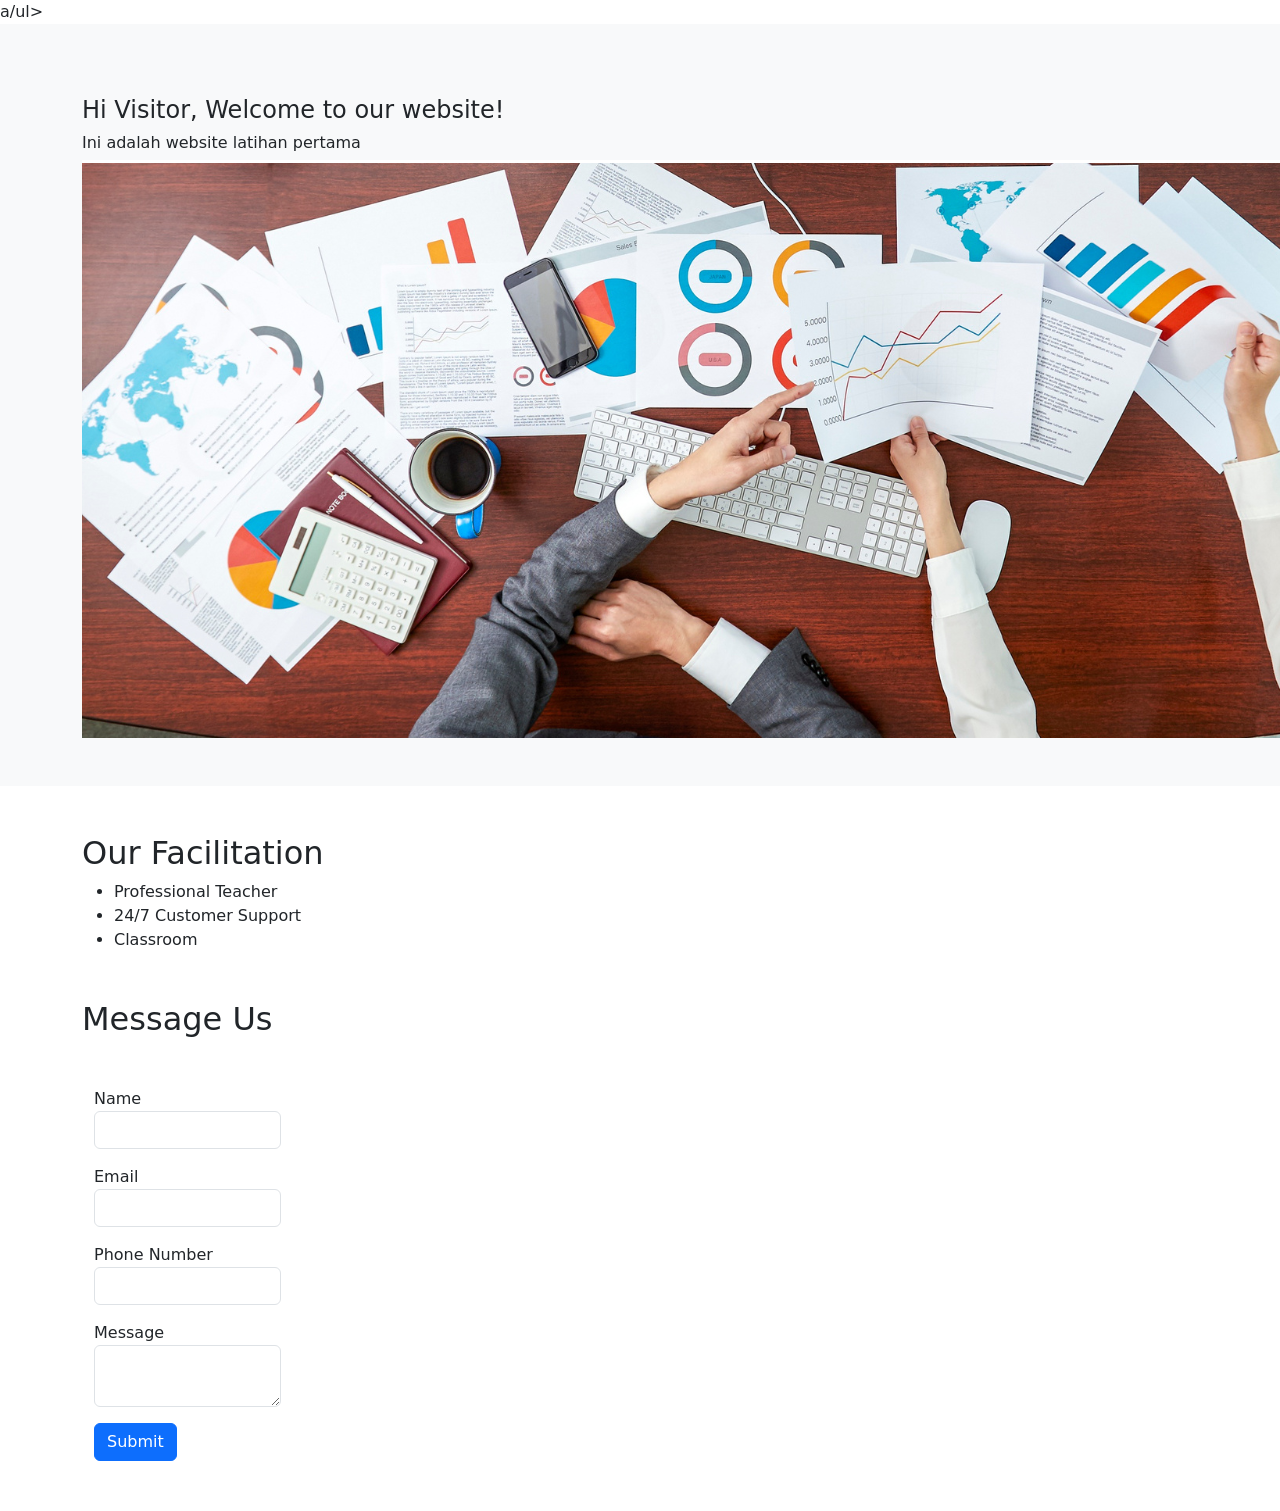
==== index.html @ 54c765c9 "add home page" ====
<!DOCTYPE html>
<html lang="en">

<head>
    <meta charset="UTF-8" />
    <meta name="viewport" content="width=device-width, initial-scale=1.0" />
    <link rel="stylesheet" href="css/style.css" />
    <title>My Website</title>
    <!-- Custom Google font-->
    <link rel="preconnect" href="https://fonts.googleapis.com" />
    <link rel="preconnect" href="https://fonts.gstatic.com" crossorigin />
    <link
        href="https://fonts.googleapis.com/css2?family=Plus+Jakarta+Sans:wght@100;200;300;400;500;600;700;800;900&amp;display=swap"
        rel="stylesheet" />
    <!-- Bootstrap icons-->
    <link href="https://cdn.jsdelivr.net/npm/bootstrap-icons@1.8.1/font/bootstrap-icons.css" rel="stylesheet" />
    <!-- Core theme CSS (includes Bootstrap)-->
    <link href="https://cdn.jsdelivr.net/npm/bootstrap@5.3.3/dist/css/bootstrap.min.css" rel="stylesheet"
        integrity="sha384-QWTKZyjpPEjISv5WaRU9OFeRpok6YctnYmDr5pNlyT2bRjXh0JMhjY6hW+ALEwIH" crossorigin="anonymous" />
</head>

<body>
    a/ul>
            </div>
        </div>
    </nav>
    <header id="home" class="bg-light py-5">
        <div class="container mt-4">
            <h4 id="greeting">Hi Visitor, Welcome to our website!</h4>
            <h6>Ini adalah website latihan pertama</h6>
        </div>
        <div class="container mt-1">
            <img src="images/photo banner.png" alt="Photo Banner" />
        </div>
    </header>
    <section>
        <div class="container mt-5">
            <h2>Our Facilitation</h2>
            <div class="facilitation">
                <ul>
                    <li>Professional Teacher</li>
                    <li>24/7 Customer Support</li>
                    <li>Classroom</li>
                </ul>
            </div>
        </div>
    </section>
    <section id="message" class="container mt-5">
        <h2>Message Us</h2>
        <div class="container mt-5 message">
            <form id="messageForm">
                <div class="mb-3">
                    <label>Name</label>
                    <input type="text" id="nameInput" class="form-control">
                </div>

                <div class="mb-3">
                    <label>Email</label>
                    <input type="email" id="emailInput" class="form-control">
                </div>

                <div class="mb-3">
                    <label>Phone Number</label>
                    <input type="text" id="phoneInput" class="form-control">
                </div>

                <div class="mb-3">
                    <label>Message</label>
                    <textarea id="messageInput" class="form-control"></textarea>
                </div>

                <button type="submit" class="btn btn-primary">Submit</button>
            </form>
            <div id="resultContainer" class="container mt-2"></div>
        </div>
    </section>
    <script src="https://cdn.jsdelivr.net/npm/bootstrap@5.3.3/dist/js/bootstrap.bundle.min.js"
        integrity="sha384-YvpcrYf0tY3lHB60NNkmXc5s9fDVZLESaAA55NDzOxhy9GkcIdslK1eN7N6jIeHz"
        crossorigin="anonymous"></script>
    <script src="js/script.js"></script>
</body>

</html>
---- css/style.css ----
.photo{
    border-radius: 50%;
    width: 50px;
    height: 50px;
    object-fit: cover;
}
nav{
    background-color: white;
    padding: 10px;
    box-shadow: inset 0 -1px 0 rgba(0, 0, 0, 0.1);
}
.message{
    margin-bottom: 50px;
    display: flex;
    justify-content: space-between;
}
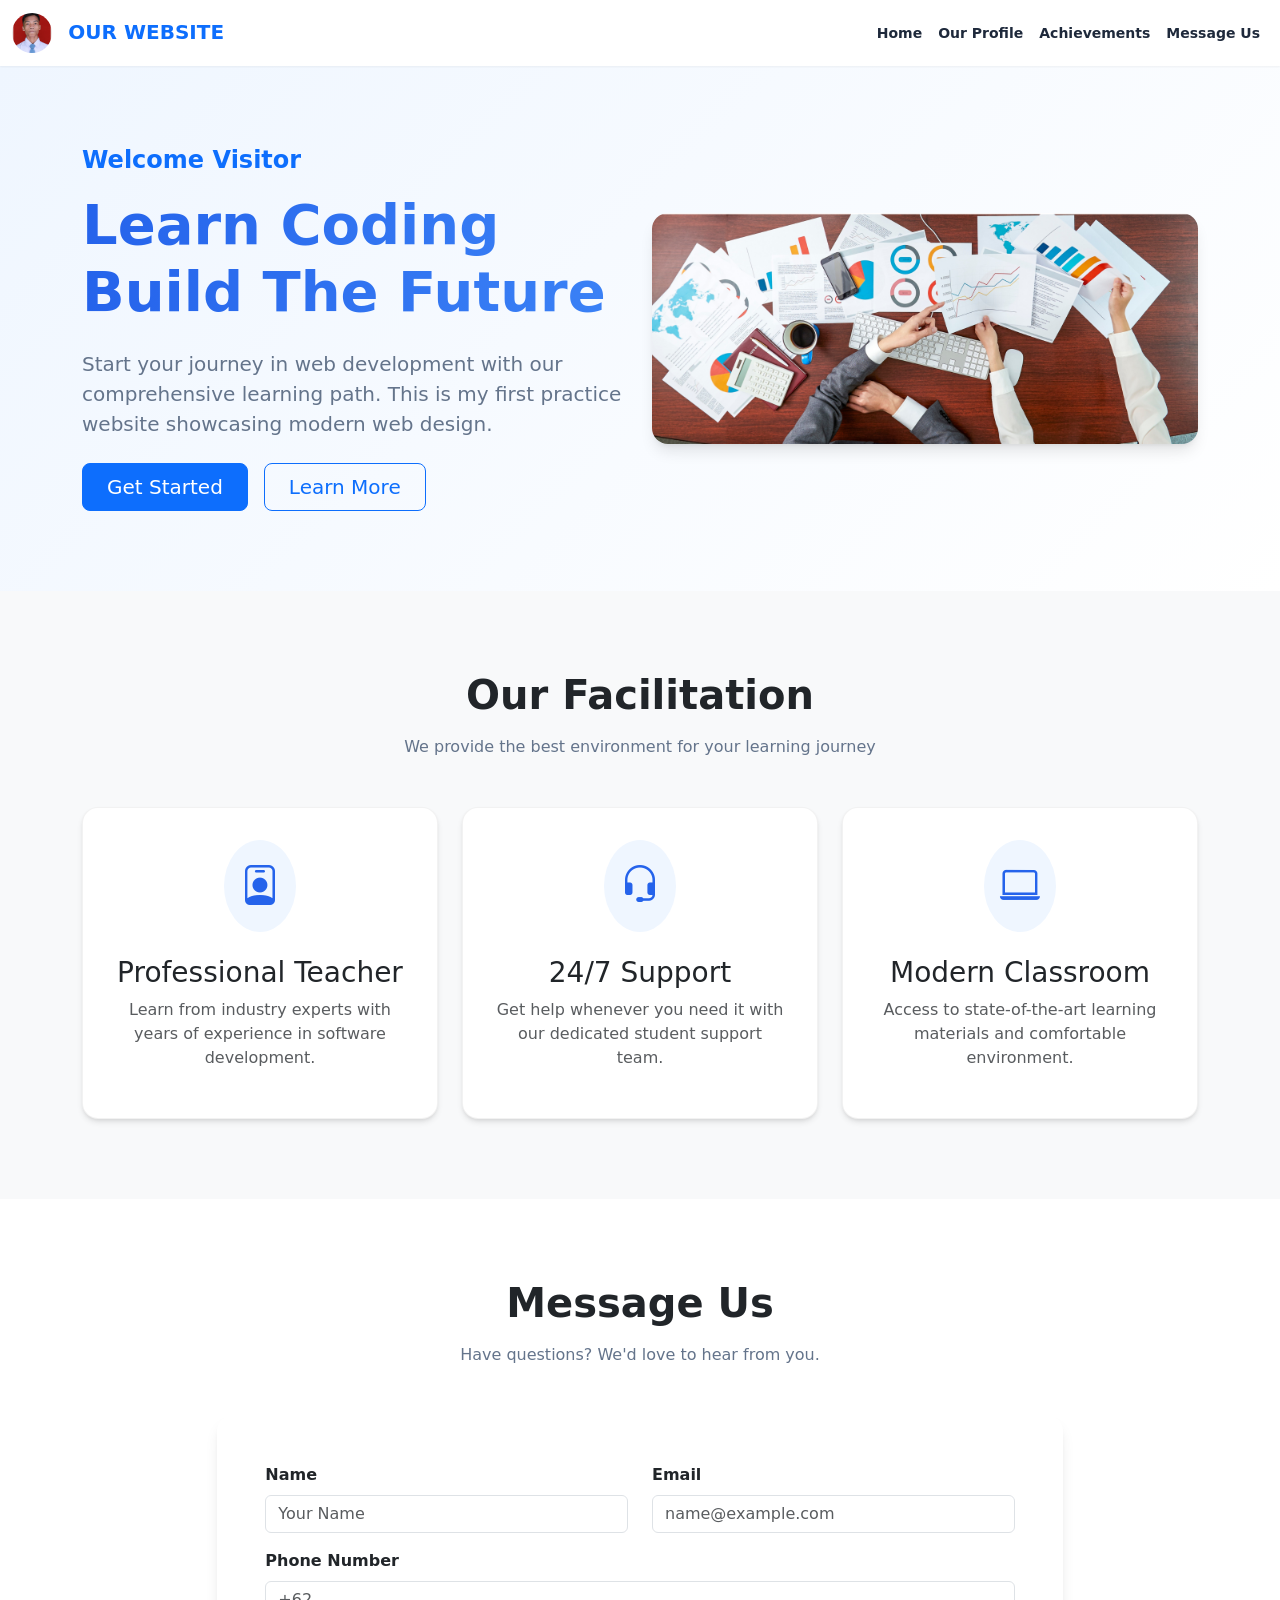
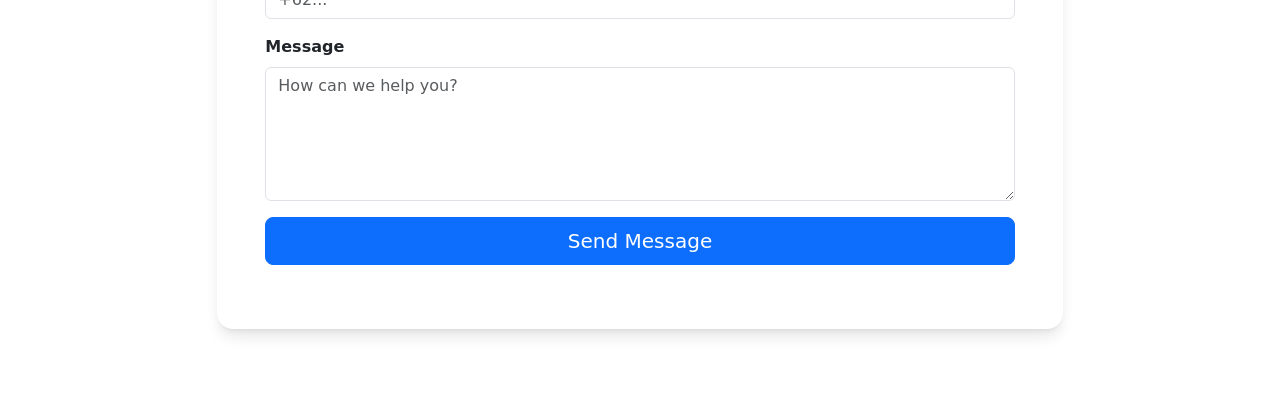
==== commit c065e0cd: "add "our profile"" ====
--- a/index.html
+++ b/index.html
@@ -6,72 +6,137 @@
     <meta name="viewport" content="width=device-width, initial-scale=1.0" />
     <link rel="stylesheet" href="css/style.css" />
     <title>My Website</title>
-    <!-- Custom Google font-->
     <link rel="preconnect" href="https://fonts.googleapis.com" />
     <link rel="preconnect" href="https://fonts.gstatic.com" crossorigin />
-    <link
-        href="https://fonts.googleapis.com/css2?family=Plus+Jakarta+Sans:wght@100;200;300;400;500;600;700;800;900&amp;display=swap"
-        rel="stylesheet" />
-    <!-- Bootstrap icons-->
+    <link href="https://fonts.googleapis.com/css2?family=Plus+Jakarta+Sans:wght@100;200;300;400;500;600;700;800;900&amp;display=swap" rel="stylesheet" />
     <link href="https://cdn.jsdelivr.net/npm/bootstrap-icons@1.8.1/font/bootstrap-icons.css" rel="stylesheet" />
-    <!-- Core theme CSS (includes Bootstrap)-->
-    <link href="https://cdn.jsdelivr.net/npm/bootstrap@5.3.3/dist/css/bootstrap.min.css" rel="stylesheet"
-        integrity="sha384-QWTKZyjpPEjISv5WaRU9OFeRpok6YctnYmDr5pNlyT2bRjXh0JMhjY6hW+ALEwIH" crossorigin="anonymous" />
+    <link href="https://cdn.jsdelivr.net/npm/bootstrap@5.3.3/dist/css/bootstrap.min.css" rel="stylesheet" integrity="sha384-QWTKZyjpPEjISv5WaRU9OFeRpok6YctnYmDr5pNlyT2bRjXh0JMhjY6hW+ALEwIH" crossorigin="anonymous" />
 </head>
 
 <body>
-    a/ul>
+    <nav class="navbar navbar-expand-lg navbar-light bg-white py-2 sticky-top">
+        <div class="container-fluid">
+            <a class="navbar-brand" href="index.html">
+                <img src="images/photo.jpg" alt="My photo" class="photo" />
+                <span class="fw-bolder text-primary">OUR WEBSITE</span>
+            </a>
+            <button class="navbar-toggler" type="button" data-bs-toggle="collapse"
+                data-bs-target="#navbarSupportedContent" aria-controls="navbarSupportedContent" aria-expanded="false"
+                aria-label="Toggle navigation">
+                <span class="navbar-toggler-icon"></span>
+            </button>
+            <div class="collapse navbar-collapse" id="navbarSupportedContent">
+                <ul class="navbar-nav ms-auto mb-2 mb-lg-0 small fw-bolder">
+                    <li class="nav-item">
+                        <a class="nav-link" href="index.html#home">Home</a>
+                    </li>
+                    <li class="nav-item">
+                        <a class="nav-link" href="profile.html">Our Profile</a>
+                    </li>
+                    <li class="nav-item">
+                        <a class="nav-link" href="achievement.html">Achievements</a>
+                    </li>
+                    <li class="nav-item">
+                        <a class="nav-link" href="index.html#message">Message Us</a>
+                    </li>
+                </ul>
             </div>
         </div>
     </nav>
-    <header id="home" class="bg-light py-5">
-        <div class="container mt-4">
-            <h4 id="greeting">Hi Visitor, Welcome to our website!</h4>
-            <h6>Ini adalah website latihan pertama</h6>
-        </div>
-        <div class="container mt-1">
-            <img src="images/photo banner.png" alt="Photo Banner" />
+
+    <header id="home" class="hero-section">
+        <div class="container">
+            <div class="row align-items-center">
+                <div class="col-lg-6 hero-content">
+                    <h4 id="greeting" class="text-primary fw-bold mb-3">Welcome Visitor</h4>
+                    <h1 class="display-4 fw-bolder">Learn Coding<br>Build The Future</h1>
+                    <p class="lead mb-4">Start your journey in web development with our comprehensive learning path. This is my first practice website showcasing modern web design.</p>
+                    <div class="d-flex gap-3">
+                        <a href="#message" class="btn btn-primary btn-lg px-4">Get Started</a>
+                        <a href="profile.html" class="btn btn-outline-primary btn-lg px-4">Learn More</a>
+                    </div>
+                </div>
+                <div class="col-lg-6 hero-image mt-5 mt-lg-0">
+                    <img src="images/photo banner.png" alt="Coding Banner" class="img-fluid w-100" />
+                </div>
+            </div>
         </div>
     </header>
-    <section>
-        <div class="container mt-5">
-            <h2>Our Facilitation</h2>
-            <div class="facilitation">
-                <ul>
-                    <li>Professional Teacher</li>
-                    <li>24/7 Customer Support</li>
-                    <li>Classroom</li>
-                </ul>
+
+    <section class="bg-light">
+        <div class="container">
+            <div class="section-title">
+                <h2 class="fw-bolder">Our Facilitation</h2>
+                <p>We provide the best environment for your learning journey</p>
+            </div>
+            <div class="row g-4">
+                <div class="col-md-4">
+                    <div class="feature-card">
+                        <div class="feature-icon">
+                            <i class="bi bi-person-badge"></i>
+                        </div>
+                        <h3>Professional Teacher</h3>
+                        <p class="text-muted">Learn from industry experts with years of experience in software development.</p>
+                    </div>
+                </div>
+                <div class="col-md-4">
+                    <div class="feature-card">
+                        <div class="feature-icon">
+                            <i class="bi bi-headset"></i>
+                        </div>
+                        <h3>24/7 Support</h3>
+                        <p class="text-muted">Get help whenever you need it with our dedicated student support team.</p>
+                    </div>
+                </div>
+                <div class="col-md-4">
+                    <div class="feature-card">
+                        <div class="feature-icon">
+                            <i class="bi bi-laptop"></i>
+                        </div>
+                        <h3>Modern Classroom</h3>
+                        <p class="text-muted">Access to state-of-the-art learning materials and comfortable environment.</p>
+                    </div>
+                </div>
             </div>
         </div>
     </section>
-    <section id="message" class="container mt-5">
-        <h2>Message Us</h2>
-        <div class="container mt-5 message">
-            <form id="messageForm">
-                <div class="mb-3">
-                    <label>Name</label>
-                    <input type="text" id="nameInput" class="form-control">
+
+    <!-- Message Section -->
+    <section id="message">
+            <div class="row justify-content-center">
+                <div class="col-lg-8">
+                    <div class="section-title">
+                        <h2 class="fw-bolder">Message Us</h2>
+                        <p>Have questions? We'd love to hear from you.</p>
+                    </div>
+                    <div class="contact-wrapper">
+                        <form id="messageForm">
+                            <div class="row">
+                                <div class="col-md-6 mb-3">
+                                    <label class="form-label fw-bold">Name</label>
+                                    <input type="text" id="nameInput" class="form-control" placeholder="Your Name">
+                                </div>
+                                <div class="col-md-6 mb-3">
+                                    <label class="form-label fw-bold">Email</label>
+                                    <input type="email" id="emailInput" class="form-control" placeholder="name@example.com">
+                                </div>
+                            </div>
+                            <div class="mb-3">
+                                <label class="form-label fw-bold">Phone Number</label>
+                                <input type="text" id="phoneInput" class="form-control" placeholder="+62...">
+                            </div>
+                            <div class="mb-3">
+                                <label class="form-label fw-bold">Message</label>
+                                <textarea id="messageInput" class="form-control" rows="5" placeholder="How can we help you?"></textarea>
+                            </div>
+                            <div class="d-grid">
+                                <button type="submit" class="btn btn-primary btn-lg">Send Message</button>
+                            </div>
+                        </form>
+                        <div id="resultContainer" class="mt-3"></div>
+                    </div>
                 </div>
-
-                <div class="mb-3">
-                    <label>Email</label>
-                    <input type="email" id="emailInput" class="form-control">
-                </div>
-
-                <div class="mb-3">
-                    <label>Phone Number</label>
-                    <input type="text" id="phoneInput" class="form-control">
-                </div>
-
-                <div class="mb-3">
-                    <label>Message</label>
-                    <textarea id="messageInput" class="form-control"></textarea>
-                </div>
-
-                <button type="submit" class="btn btn-primary">Submit</button>
-            </form>
-            <div id="resultContainer" class="container mt-2"></div>
+            </div>
         </div>
     </section>
     <script src="https://cdn.jsdelivr.net/npm/bootstrap@5.3.3/dist/js/bootstrap.bundle.min.js"
--- a/css/style.css
+++ b/css/style.css
@@ -1,16 +1,242 @@
-.photo{
-    border-radius: 50%;
-    width: 50px;
-    height: 50px;
-    object-fit: cover;
-}
-nav{
-    background-color: white;
-    padding: 10px;
-    box-shadow: inset 0 -1px 0 rgba(0, 0, 0, 0.1);
-}
-.message{
-    margin-bottom: 50px;
-    display: flex;
-    justify-content: space-between;
-}+:root {
+  --primary-color: #2563eb;
+  --primary-dark: #1e40af;
+  --secondary-color: #64748b;
+  --accent-color: #3b82f6;
+  --background-light: #f8fafc;
+  --text-dark: #1e293b;
+  --text-light: #64748b;
+  --white: #ffffff;
+  --shadow-sm: 0 1px 2px 0 rgb(0 0 0 / 0.05);
+  --shadow-md: 0 4px 6px -1px rgb(0 0 0 / 0.1), 0 2px 4px -2px rgb(0 0 0 / 0.1);
+  --shadow-lg: 0 10px 15px -3px rgb(0 0 0 / 0.1), 0 4px 6px -4px rgb(0 0 0 / 0.1);
+  --radius-md: 0.5rem;
+  --radius-lg: 1rem;
+}
+
+body {
+  font-family: "Plus Jakarta Sans", sans-serif;
+  color: var(--text-dark);
+  background-color: var(--background-light);
+  line-height: 1.6;
+}
+
+h1,
+h2,
+h3,
+h4,
+h5,
+h6 {
+  font-weight: 700;
+  color: var(--text-dark);
+  margin-bottom: 1rem;
+}
+
+.navbar {
+  box-shadow: var(--shadow-sm);
+  background-color: rgba(255, 255, 255, 0.95) !important;
+  backdrop-filter: blur(10px);
+}
+
+.navbar-brand .photo {
+  width: 40px;
+  height: 40px;
+  border-radius: 50%;
+  object-fit: cover;
+  margin-right: 10px;
+}
+
+.nav-link {
+  font-weight: 600;
+  color: var(--text-dark) !important;
+  transition: color 0.3s ease;
+}
+
+.nav-link:hover {
+  color: var(--primary-color) !important;
+}
+
+.hero-section {
+  padding: 80px 0;
+  background: linear-gradient(135deg, #eff6ff 0%, #ffffff 100%);
+  position: relative;
+  overflow: hidden;
+}
+
+.hero-content h1 {
+  font-size: 3.5rem;
+  line-height: 1.2;
+  margin-bottom: 1.5rem;
+  background: linear-gradient(to right, var(--primary-color), var(--accent-color));
+  -webkit-background-clip: text;
+  -webkit-text-fill-color: transparent;
+}
+
+.hero-content p {
+  font-size: 1.25rem;
+  color: var(--text-light);
+  margin-bottom: 2rem;
+}
+
+.hero-image img {
+  border-radius: var(--radius-lg);
+  box-shadow: var(--shadow-lg);
+  transition: transform 0.3s ease;
+}
+
+.hero-image img:hover {
+  transform: translateY(-5px);
+}
+
+section {
+  padding: 80px 0;
+}
+
+.section-title {
+  text-align: center;
+  margin-bottom: 3rem;
+}
+
+.section-title h2 {
+  font-size: 2.5rem;
+  margin-bottom: 1rem;
+}
+
+.section-title p {
+  color: var(--text-light);
+  max-width: 600px;
+  margin: 0 auto;
+}
+
+.feature-card {
+  background: var(--white);
+  padding: 2rem;
+  border-radius: var(--radius-lg);
+  box-shadow: var(--shadow-md);
+  transition: all 0.3s ease;
+  height: 100%;
+  text-align: center;
+  border: 1px solid rgba(0, 0, 0, 0.05);
+}
+
+.feature-card:hover {
+  transform: translateY(-10px);
+  box-shadow: var(--shadow-lg);
+  border-color: var(--primary-color);
+}
+
+.feature-icon {
+  font-size: 2.5rem;
+  color: var(--primary-color);
+  margin-bottom: 1.5rem;
+  display: inline-block;
+  padding: 1rem;
+  background: #eff6ff;
+  border-radius: 50%;
+}
+
+.contact-wrapper {
+  background: var(--white);
+  border-radius: var(--radius-lg);
+  box-shadow: var(--shadow-lg);
+  overflow: hidden;
+  padding: 3rem;
+}
+
+.form-control {
+  padding: 0.75rem 1rem;
+  border-radius: var(--radius-md);
+  border: 1px solid #e2e8f0;
+  background-color: #f8fafc;
+}
+
+.form-control:focus {
+  box-shadow: 0 0 0 3px rgba(37, 99, 235, 0.1);
+  border-color: var(--primary-color);
+  background-color: var(--white);
+}
+
+.btn-primary {
+  background-color: var(--primary-color);
+  border: none;
+  padding: 0.75rem 2rem;
+  font-weight: 600;
+  border-radius: var(--radius-md);
+  transition: all 0.3s ease;
+}
+
+.btn-primary:hover {
+  background-color: var(--primary-dark);
+  transform: translateY(-2px);
+  box-shadow: var(--shadow-md);
+}
+
+.profile-header {
+  background: linear-gradient(135deg, var(--primary-color) 0%, var(--primary-dark) 100%);
+  color: var(--white);
+  padding: 100px 0;
+  text-align: center;
+  margin-bottom: 4rem;
+}
+
+.profile-header h1 {
+  color: var(--white);
+  font-size: 3rem;
+}
+
+.about-content {
+  font-size: 1.1rem;
+  color: var(--text-light);
+}
+
+.team-card {
+  background: var(--white);
+  border-radius: var(--radius-lg);
+  overflow: hidden;
+  box-shadow: var(--shadow-md);
+  transition: all 0.3s ease;
+}
+
+.team-card:hover {
+  transform: translateY(-5px);
+  box-shadow: var(--shadow-lg);
+}
+
+.team-img {
+  width: 100%;
+  height: 300px;
+  object-fit: cover;
+}
+
+.team-info {
+  padding: 1.5rem;
+  text-align: center;
+}
+
+.team-info h5 {
+  margin-bottom: 0.5rem;
+  color: var(--text-dark);
+}
+
+.team-info p {
+  color: var(--primary-color);
+  font-weight: 600;
+  margin-bottom: 0;
+}
+
+footer {
+  background-color: var(--text-dark);
+  color: var(--white);
+  padding: 3rem 0;
+  margin-top: 4rem;
+}
+
+footer a {
+  color: #94a3b8;
+  text-decoration: none;
+  transition: color 0.3s;
+}
+
+footer a:hover {
+  color: var(--white);
+}
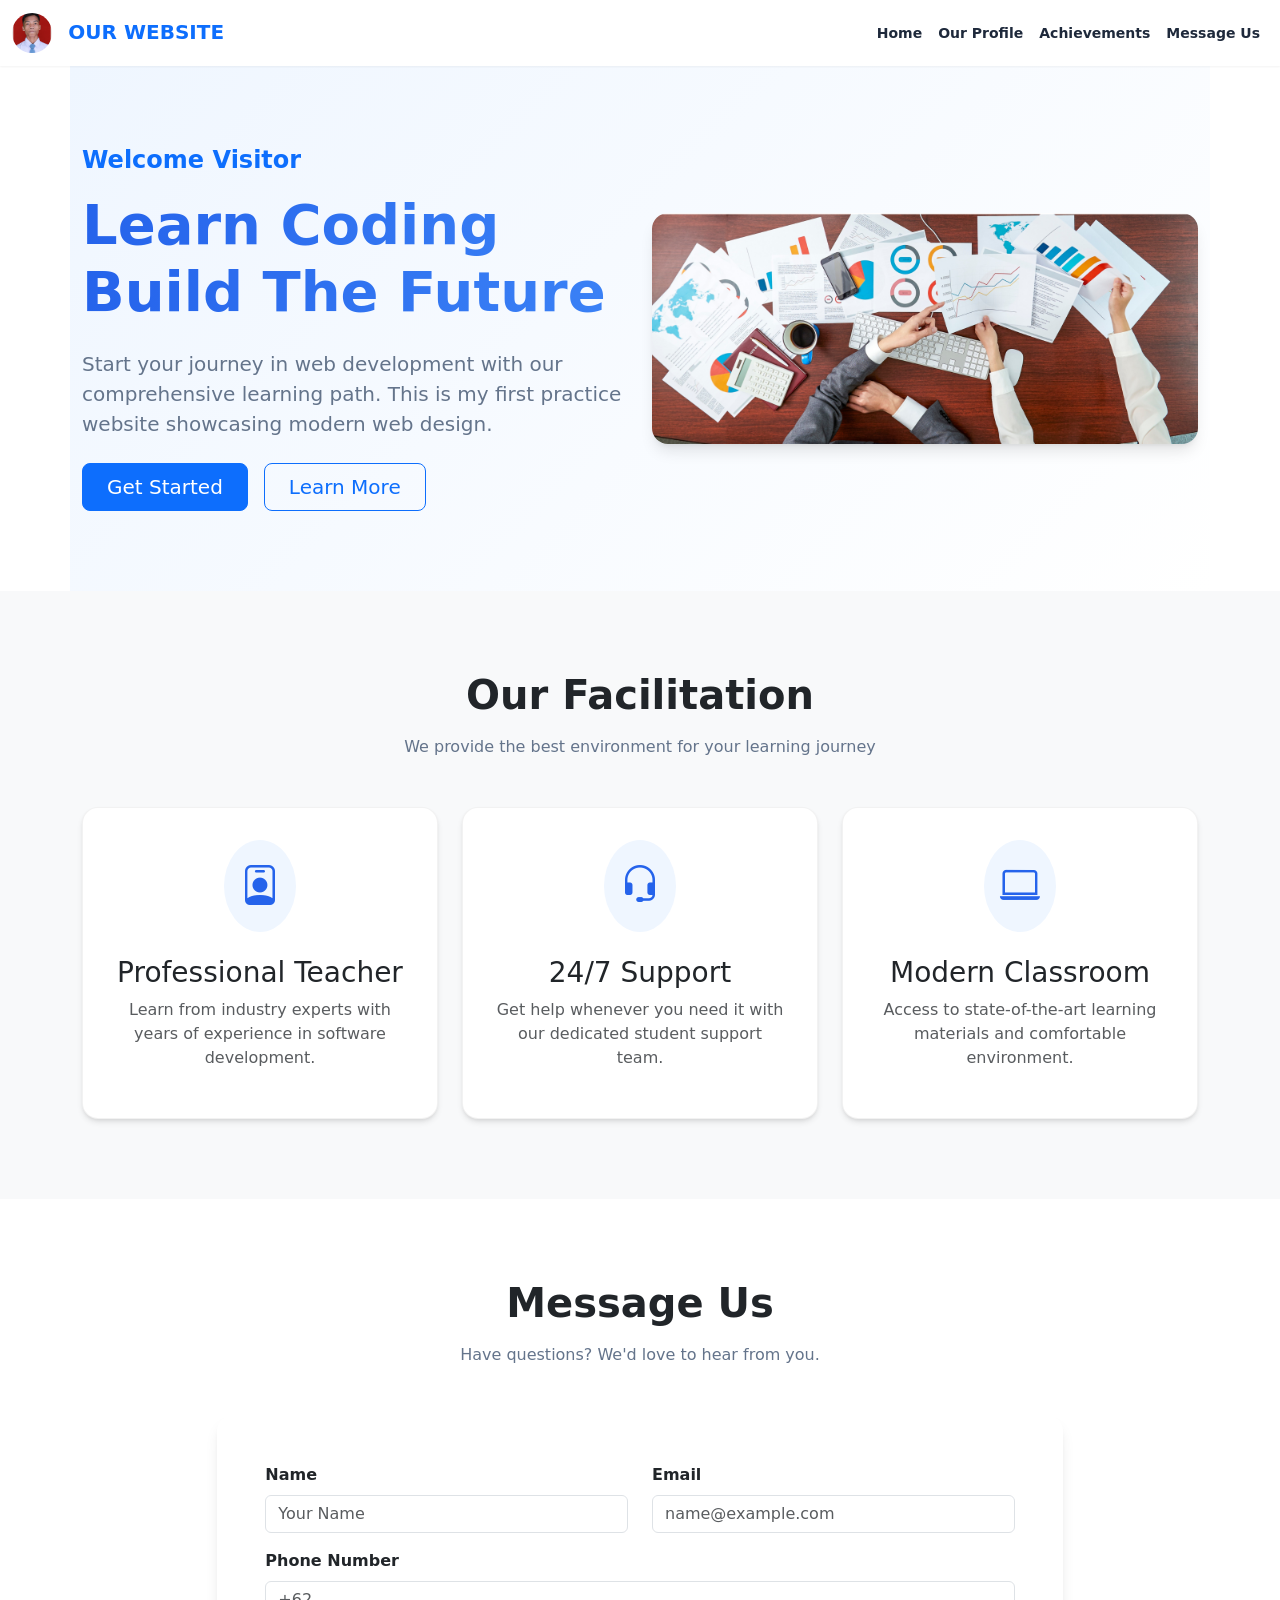
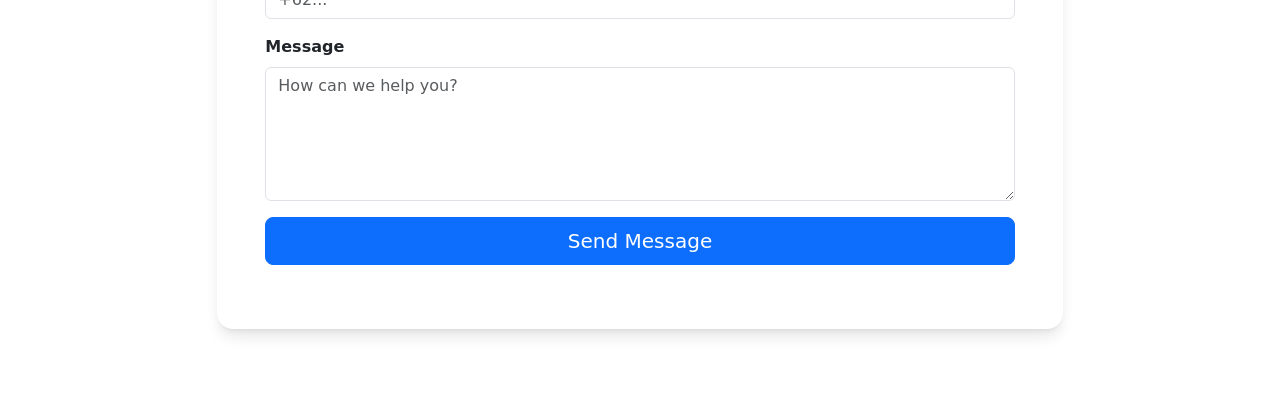
==== commit 505f0272: "Change title to 'Portfolio Website' and restructure header" ====
--- a/index.html
+++ b/index.html
@@ -5,7 +5,7 @@
     <meta charset="UTF-8" />
     <meta name="viewport" content="width=device-width, initial-scale=1.0" />
     <link rel="stylesheet" href="css/style.css" />
-    <title>My Website</title>
+    <title>Portfolio Website</title>
     <link rel="preconnect" href="https://fonts.googleapis.com" />
     <link rel="preconnect" href="https://fonts.gstatic.com" crossorigin />
     <link href="https://fonts.googleapis.com/css2?family=Plus+Jakarta+Sans:wght@100;200;300;400;500;600;700;800;900&amp;display=swap" rel="stylesheet" />
@@ -14,6 +14,7 @@
 </head>
 
 <body>
+    <header>
     <nav class="navbar navbar-expand-lg navbar-light bg-white py-2 sticky-top">
         <div class="container-fluid">
             <a class="navbar-brand" href="index.html">
@@ -43,9 +44,9 @@
             </div>
         </div>
     </nav>
-
-    <header id="home" class="hero-section">
-        <div class="container">
+    </header>
+    <main>
+        <div class="container hero-section" id="home">
             <div class="row align-items-center">
                 <div class="col-lg-6 hero-content">
                     <h4 id="greeting" class="text-primary fw-bold mb-3">Welcome Visitor</h4>
@@ -61,7 +62,6 @@
                 </div>
             </div>
         </div>
-    </header>
 
     <section class="bg-light">
         <div class="container">
@@ -139,10 +139,11 @@
             </div>
         </div>
     </section>
+    </main>
     <script src="https://cdn.jsdelivr.net/npm/bootstrap@5.3.3/dist/js/bootstrap.bundle.min.js"
         integrity="sha384-YvpcrYf0tY3lHB60NNkmXc5s9fDVZLESaAA55NDzOxhy9GkcIdslK1eN7N6jIeHz"
         crossorigin="anonymous"></script>
     <script src="js/script.js"></script>
 </body>
 
-</html>+</html>
